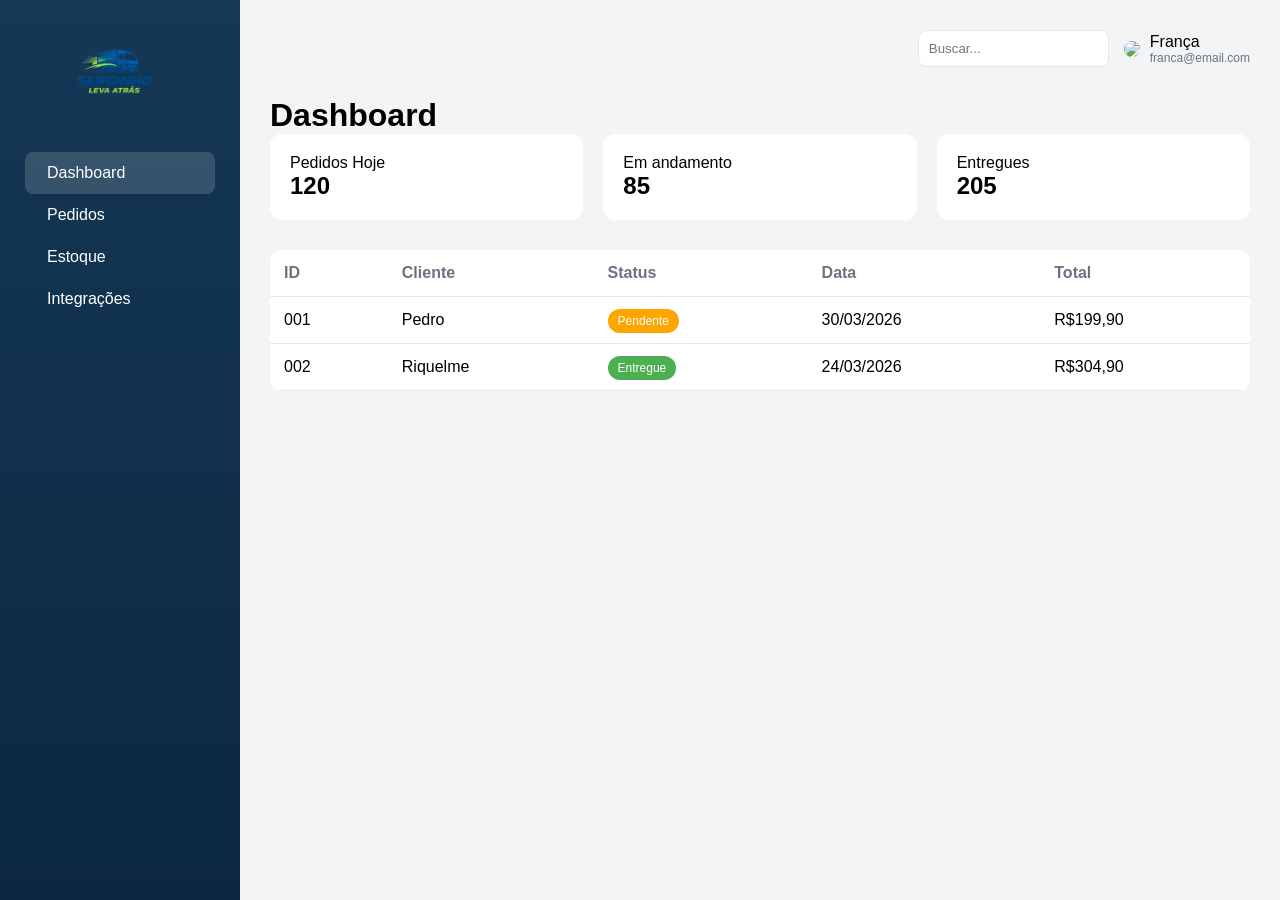
==== index.html @ 6aa5bec2 "ATT 4/11 15:52" ====
<!DOCTYPE html>
<html lang="pt-br">
<head>
  <meta charset="UTF-8">
  <meta name="viewport" content="width=device-width, initial-scale=1.0">
  <title>Início | Distribuidora Serginho</title>

  <link rel="stylesheet" href="style.css">
  <script src="https://unpkg.com/lucide@latest"></script>
</head>

<body>

<div class="container">

  <!-- SIDEBAR -->
  <aside class="sidebar">
    <img src="./assets/Logo.png">

    <ul>
      <li class="active">
        <a href="#"><i data-lucide="layout-dashboard"></i> Dashboard</a>
      </li>
      <li>
        <a href="#"><i data-lucide="shopping-cart"></i> Pedidos</a>
      </li>
      <li>
        <a href="#"><i data-lucide="boxes"></i> Estoque</a>
      </li>
      <li>
        <a href="#"><i data-lucide="plug"></i> Integrações</a>
      </li>
    </ul>
  </aside>

  <!-- MAIN -->
  <main class="main">
    <div class="content">

      <!-- TOPBAR -->
      <div class="topbar">

        <div class="topbar-actions">

          <!-- BUSCA -->
          <div class="search-box">
            <input type="text" placeholder="Buscar...">
          </div>

          <!-- USER -->
          <div class="user-menu" onclick="toggleMenu()">
            <img src="https://i.pravatar.cc/40">

            <div class="user-info">
              <span class="user-name">França</span>
              <span class="user-email">franca@email.com</span>
            </div>

            <div class="dropdown" id="dropdown">
              <a href="#">Perfil</a>
              <a href="#">Configurações</a>
              <a href="#" onclick="logout()">Sair</a>
            </div>
          </div>

        </div>

      </div>

      <h1>Dashboard</h1>

      <!-- CARDS -->
      <div class="cards">
        <div class="card">
          <p>Pedidos Hoje</p>
          <h2>120</h2>
        </div>
        <div class="card">
          <p>Em andamento</p>
          <h2>85</h2>
        </div>
        <div class="card">
          <p>Entregues</p>
          <h2>205</h2>
        </div>
      </div>

      <!-- TABELA -->
      <table>
        <thead>
          <tr>
            <th>ID</th>
            <th>Cliente</th>
            <th>Status</th>
            <th>Data</th>
            <th>Total</th>
          </tr>
        </thead>

        <tbody>
          <tr>
            <td>001</td>
            <td>Pedro</td>
            <td><span class="status pendente">Pendente</span></td>
            <td>30/03/2026</td>
            <td>R$199,90</td>
          </tr>
          <tr>
            <td>002</td>
            <td>Riquelme</td>
            <td><span class="status entregue">Entregue</span></td>
            <td>24/03/2026</td>
            <td>R$304,90</td>
          </tr>
        </tbody>
      </table>

    </div>
  </main>

</div>

<!-- JS CORRETO -->
<script>
document.addEventListener("DOMContentLoaded", function () {

  const menu = document.getElementById("dropdown");
  const user = document.querySelector(".user-menu");

  window.toggleMenu = function () {
    menu.classList.toggle("show");
  };

  document.addEventListener("click", function(e) {
    if (!user.contains(e.target)) {
      menu.classList.remove("show");
    }
  });

});

function logout() {
  localStorage.removeItem("user");
  window.location.href = "login.html";
}

lucide.createIcons();
</script>

</body>
</html>
---- style.css ----
:root {
  --primary: #153856;
  --primary-dark: #0b2840;
  --accent: #4CAF50;

  --bg: #f3f4f6;
  --white: #ffffff;

  --text: #111827;
  --text-light: #6b7280;

  --border: #e5e7eb;
}

/* RESET */
* {
  margin: 0;
  padding: 0;
  box-sizing: border-box;
  font-family: 'Josefin Sans', sans-serif;
}

/* LAYOUT */
.container {
  display: flex;
  min-height: 100vh;
}

/* SIDEBAR */
.sidebar {
  width: 240px;
  background: linear-gradient(180deg, var(--primary), var(--primary-dark));
  padding: 25px;
  color: white;
}

.sidebar img {
  width: 140px;
  margin-bottom: 30px;
  margin-left: 20px;
  filter: brightness(1.4) contrast(1.2);
}

.sidebar ul {
  list-style: none;
}

.sidebar a {
  display: flex;
  align-items: center;
  gap: 10px;
  padding: 12px;
  color: white;
  text-decoration: none;
  border-radius: 8px;
  transition: 0.2s;
}

.sidebar a:hover {
  background: rgba(255,255,255,0.1);
}

.sidebar .active a {
  background: rgba(255,255,255,0.15);
}

/* MAIN */
.main {
  flex: 1;
  padding: 30px;
  background: var(--bg);
}

.content {
  max-width: 1200px;
  margin: auto;
}

/* TOPBAR */
.topbar {
  display: flex;
  justify-content: flex-end;
  margin-bottom: 30px;
}

.topbar-actions {
  display: flex;
  align-items: center;
  gap: 15px;
}

/* SEARCH */
.search-box {
  position: relative;
}
.search-box input {
  padding: 10px 10px 10px 10px;
  border-radius: 8px;
  border: 1px solid var(--border);
}

/* USER */
.user-menu {
  display: flex;
  align-items: center;
  gap: 10px;
  cursor: pointer;
  position: relative;
}

.user-menu img {
  border-radius: 50%;
}

.user-info {
  display: flex;
  flex-direction: column;
}

.user-email {
  font-size: 12px;
  color: var(--text-light);
}

/* DROPDOWN */
.dropdown {
  position: absolute;
  top: 60px;
  right: 0;
  background: white;
  border-radius: 8px;
  box-shadow: 0 10px 25px rgba(0,0,0,0.1);

  opacity: 0;
  transform: translateY(-10px);
  pointer-events: none;

  transition: 0.2s;
}

.dropdown.show {
  opacity: 1;
  transform: translateY(0);
  pointer-events: all;
}

.dropdown a {
  display: block;
  padding: 12px;
  text-decoration: none;
  color: var(--text);
}

.dropdown a:hover {
  background: #f3f4f6;
}

/* CARDS */
.cards {
  display: flex;
  gap: 20px;
  margin-bottom: 30px;
}

.card {
  flex: 1;
  background: white;
  padding: 20px;
  border-radius: 12px;
  transition: 0.2s;
}

.card:hover {
  transform: translateY(-5px);
}

/* TABELA */
table {
  width: 100%;
  background: white;
  border-radius: 12px;
  overflow: hidden;
  border-collapse: collapse;
}

th, td {
  padding: 14px;
  border-bottom: 1px solid var(--border);
}

th {
  text-align: left;
  color: var(--text-light);
}

tr:hover {
  background: #f9fafb;
}

/* STATUS */
.status {
  padding: 5px 10px;
  border-radius: 20px;
  color: white;
  font-size: 12px;
}

.pendente {
  background: orange;
}

.entregue {
  background: var(--accent);
}

/* RESPONSIVO */
@media (max-width: 768px) {
  .sidebar {
    display: none;
  }

  .cards {
    flex-direction: column;
  }

  .user-email {
    display: none;
  }
}
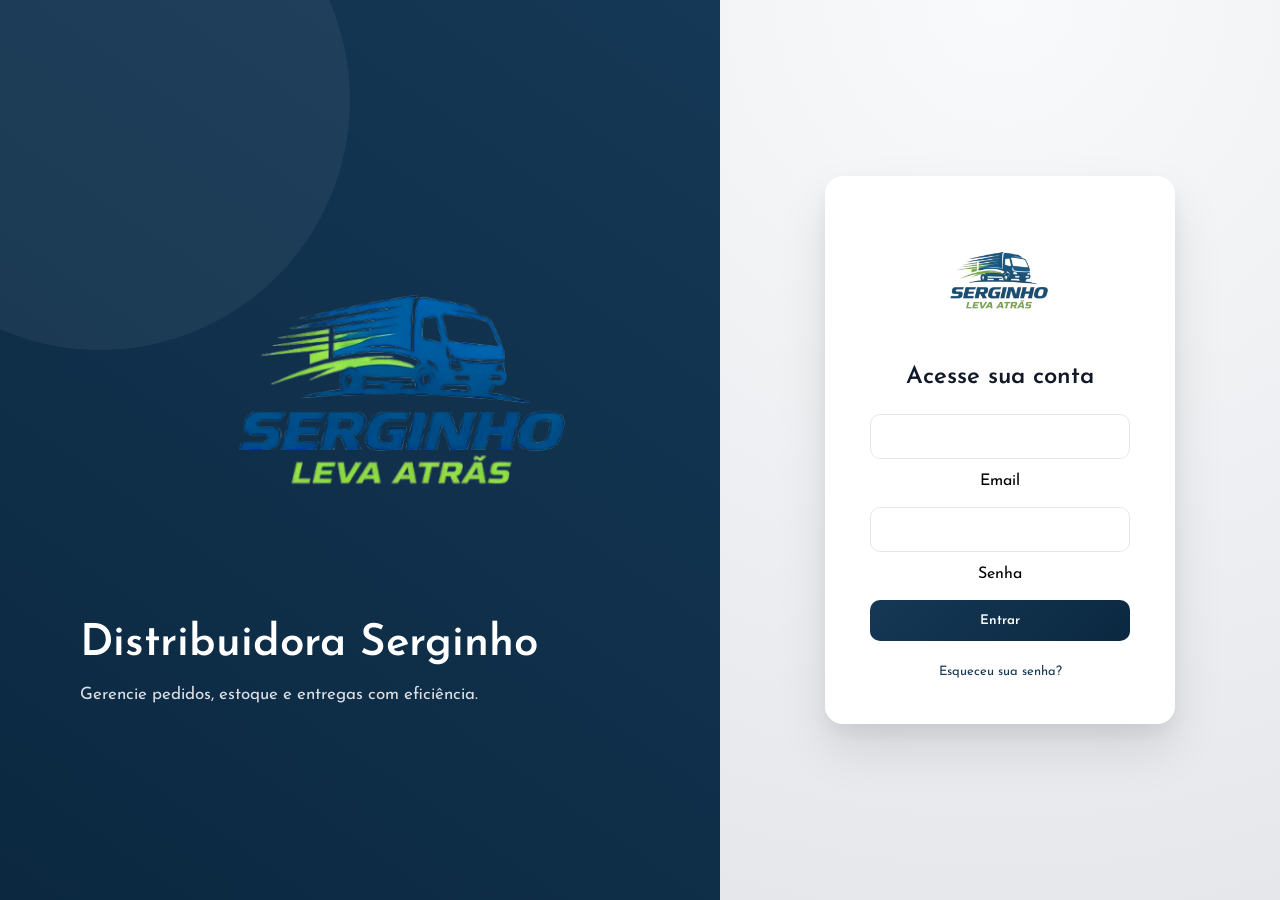
==== commit 15bc63b5: "Att 4/11 17:35" ====
--- a/index.html
+++ b/index.html
@@ -3,148 +3,88 @@
 <head>
   <meta charset="UTF-8">
   <meta name="viewport" content="width=device-width, initial-scale=1.0">
-  <title>Início | Distribuidora Serginho</title>
+  <title>Login | Distribuidora Serginho</title>
 
-  <link rel="stylesheet" href="style.css">
-  <script src="https://unpkg.com/lucide@latest"></script>
+  <link rel="preconnect" href="https://fonts.googleapis.com">
+  <link rel="preconnect" href="https://fonts.gstatic.com" crossorigin>
+  <link href="https://fonts.googleapis.com/css2?family=Josefin+Sans:wght@300;400;600&display=swap" rel="stylesheet">
+
+  <link rel="stylesheet" href="login.css">
+  
+  <script src="auth.js"></script>
+
+  <script>
+    redirectIfLogged();
+  </script>
+
 </head>
 
 <body>
+  <div class="login-container">
 
-<div class="container">
+    <!-- LADO ESQUERDO -->
+    <div class="login-left">
+        <img src="./assets/Logo.png">
+        <h1>Distribuidora Serginho</h1>
+        <p>Gerencie pedidos, estoque e entregas com eficiência.</p>
+    </div>
 
-  <!-- SIDEBAR -->
-  <aside class="sidebar">
-    <img src="./assets/Logo.png">
+    <!-- LADO DIREITO -->
+    <div class="login-right">
+      <div class="login-box">
 
-    <ul>
-      <li class="active">
-        <a href="#"><i data-lucide="layout-dashboard"></i> Dashboard</a>
-      </li>
-      <li>
-        <a href="#"><i data-lucide="shopping-cart"></i> Pedidos</a>
-      </li>
-      <li>
-        <a href="#"><i data-lucide="boxes"></i> Estoque</a>
-      </li>
-      <li>
-        <a href="#"><i data-lucide="plug"></i> Integrações</a>
-      </li>
-    </ul>
-  </aside>
+        <img src="./assets/Logo.png" class="logo">
 
-  <!-- MAIN -->
-  <main class="main">
-    <div class="content">
+        <h2>Acesse sua conta</h2>
 
-      <!-- TOPBAR -->
-      <div class="topbar">
-
-        <div class="topbar-actions">
-
-          <!-- BUSCA -->
-          <div class="search-box">
-            <input type="text" placeholder="Buscar...">
+        <form onsubmit="login(event)">
+          
+          <div class="input-group">
+            <input type="email" id="email" required>
+            <label>Email</label>
           </div>
 
-          <!-- USER -->
-          <div class="user-menu" onclick="toggleMenu()">
-            <img src="https://i.pravatar.cc/40">
-
-            <div class="user-info">
-              <span class="user-name">França</span>
-              <span class="user-email">franca@email.com</span>
-            </div>
-
-            <div class="dropdown" id="dropdown">
-              <a href="#">Perfil</a>
-              <a href="#">Configurações</a>
-              <a href="#" onclick="logout()">Sair</a>
-            </div>
+          <div class="input-group">
+            <input type="password" id="senha" required>
+            <label>Senha</label>
           </div>
 
+          <button type="button" onclick="handleLogin()">Entrar</button>
+
+          <p id="erro"></p>
+
+        </form>
+
+        <div class="login-footer">
+          <a href="#">Esqueceu sua senha?</a>
         </div>
 
       </div>
+    </div>
 
-      <h1>Dashboard</h1>
+  </div>
 
-      <!-- CARDS -->
-      <div class="cards">
-        <div class="card">
-          <p>Pedidos Hoje</p>
-          <h2>120</h2>
-        </div>
-        <div class="card">
-          <p>Em andamento</p>
-          <h2>85</h2>
-        </div>
-        <div class="card">
-          <p>Entregues</p>
-          <h2>205</h2>
-        </div>
-      </div>
+<script>
 
-      <!-- TABELA -->
-      <table>
-        <thead>
-          <tr>
-            <th>ID</th>
-            <th>Cliente</th>
-            <th>Status</th>
-            <th>Data</th>
-            <th>Total</th>
-          </tr>
-        </thead>
+function handleLogin() {
+  const email = document.getElementById("email").value;
+  const senha = document.getElementById("senha").value;
+  const erro = document.getElementById("erro");
 
-        <tbody>
-          <tr>
-            <td>001</td>
-            <td>Pedro</td>
-            <td><span class="status pendente">Pendente</span></td>
-            <td>30/03/2026</td>
-            <td>R$199,90</td>
-          </tr>
-          <tr>
-            <td>002</td>
-            <td>Riquelme</td>
-            <td><span class="status entregue">Entregue</span></td>
-            <td>24/03/2026</td>
-            <td>R$304,90</td>
-          </tr>
-        </tbody>
-      </table>
+  const result = login(email, senha);
 
-    </div>
-  </main>
-
-</div>
-
-<!-- JS CORRETO -->
-<script>
-document.addEventListener("DOMContentLoaded", function () {
-
-  const menu = document.getElementById("dropdown");
-  const user = document.querySelector(".user-menu");
-
-  window.toggleMenu = function () {
-    menu.classList.toggle("show");
-  };
-
-  document.addEventListener("click", function(e) {
-    if (!user.contains(e.target)) {
-      menu.classList.remove("show");
-    }
-  });
-
-});
-
-function logout() {
-  localStorage.removeItem("user");
-  window.location.href = "login.html";
+  if (result.success) {
+    window.location.href = "inicio.html";
+  } else {
+    erro.innerText = result.message;
+  }
 }
 
-lucide.createIcons();
+// bloqueia acesso se já estiver logado
+const user = localStorage.getItem("user");
+if (user) {
+  window.location.href = "inicio.html";
+}
 </script>
 
 </body>
--- a/login.css
+++ b/login.css
@@ -0,0 +1,206 @@
+:root {
+  --primary: #153856;
+  --primary-dark: #0b2840;
+  --accent: #4CAF50;
+
+  --bg: #f3f4f6;
+  --white: #ffffff;
+
+  --text: #111827;
+  --text-light: #6b7280;
+
+  --border: #e5e7eb;
+}
+
+/* RESET */
+* {
+  margin: 0;
+  padding: 0;
+  box-sizing: border-box;
+  font-family: 'Josefin Sans', sans-serif;
+}
+
+body {
+  background: var(--bg);
+}
+
+/* LAYOUT */
+.login-container {
+  display: flex;
+  height: 100vh;
+}
+
+/* ================= LEFT ================= */
+
+.login-left {
+  flex: 1;
+  background: linear-gradient(215deg, var(--primary), var(--primary-dark));
+  color: white;
+
+  display: flex;
+  flex-direction: column;
+  justify-content: center;
+
+  padding: 80px;
+  position: relative;
+  overflow: hidden;
+}
+
+/* efeito decorativo */
+.login-left::before {
+  content: "";
+  position: absolute;
+  width: 500px;
+  height: 500px;
+  background: rgba(255,255,255,0.05);
+  border-radius: 50%;
+  top: -150px;
+  left: -150px;
+}
+
+/* LOGO ESQUERDA */
+.login-left img {
+  width: 600px;
+  margin-bottom: 30px;
+  margin-left: 25px;
+  filter: brightness(1.4) contrast(1.1);
+}
+
+/* TEXTO */
+.login-left h1 {
+  font-size: 44px;
+  font-weight: 600;
+  margin-bottom: 15px;
+}
+
+.login-left p {
+  font-size: 17px;
+  opacity: 0.85;
+  max-width: 400px;
+  line-height: 1.6;
+}
+
+/* ================= RIGHT ================= */
+
+.login-right {
+  flex: 1;
+  display: flex;
+  justify-content: center;
+  align-items: center;
+
+  background: radial-gradient(circle at top, #f9fafb, #e5e7eb);
+}
+
+/* CARD */
+.login-box {
+  background: rgba(255, 255, 255, 0.96);
+  backdrop-filter: blur(12px);
+
+  padding: 45px;
+  border-radius: 18px;
+  width: 350px;
+
+  box-shadow: 
+    0 25px 50px rgba(0,0,0,0.10),
+    0 10px 20px rgba(0,0,0,0.06);
+
+  text-align: center;
+  transition: 0.3s;
+}
+
+.login-box:hover {
+  transform: translateY(-6px);
+}
+
+/* LOGO DIREITA */
+.logo {
+  width: 180px;
+  margin-bottom: 20px;
+  opacity: 0.9;
+}
+
+/* TÍTULO */
+.login-box h2 {
+  margin-bottom: 25px;
+  color: var(--text);
+  font-weight: 600;
+}
+
+/* INPUTS */
+.input-group {
+  margin-bottom: 18px;
+}
+
+.input-group input {
+  width: 100%;
+  padding: 14px;
+  border-radius: 10px;
+  border: 1px solid var(--border);
+  font-size: 14px;
+
+
+  transition: 0.3s;
+}
+.input-group label {
+  display: block;
+  text-align: center;
+  margin-top: 14px;
+}
+
+/* FOCO */
+.input-group input:focus {
+  border-color: var(--primary);
+  box-shadow: 0 0 0 3px rgba(30,79,122,0.15);
+  outline: none;
+}
+
+/* BOTÃO */
+.login-box button {
+  width: 100%;
+  padding: 14px;
+  border-radius: 10px;
+
+  background: linear-gradient(135deg, var(--primary), var(--primary-dark));
+  color: white;
+  font-weight: 600;
+
+  border: none;
+  cursor: pointer;
+
+  transition: 0.3s;
+}
+
+/* hover bonito */
+.login-box button:hover {
+  transform: translateY(-2px);
+  box-shadow: 0 12px 25px rgba(0,0,0,0.2);
+}
+
+/* ERRO */
+#erro {
+  color: #ef4444;
+  margin-top: 10px;
+  font-size: 14px;
+}
+
+/* FOOTER */
+.login-footer {
+  margin-top: 22px;
+}
+
+.login-footer a {
+  font-size: 13px;
+  color: var(--primary);
+  text-decoration: none;
+}
+
+.login-footer a:hover {
+  text-decoration: underline;
+}
+
+/* RESPONSIVO */
+@media (max-width: 900px) {
+  .login-left {
+    display: none;
+  }
+}
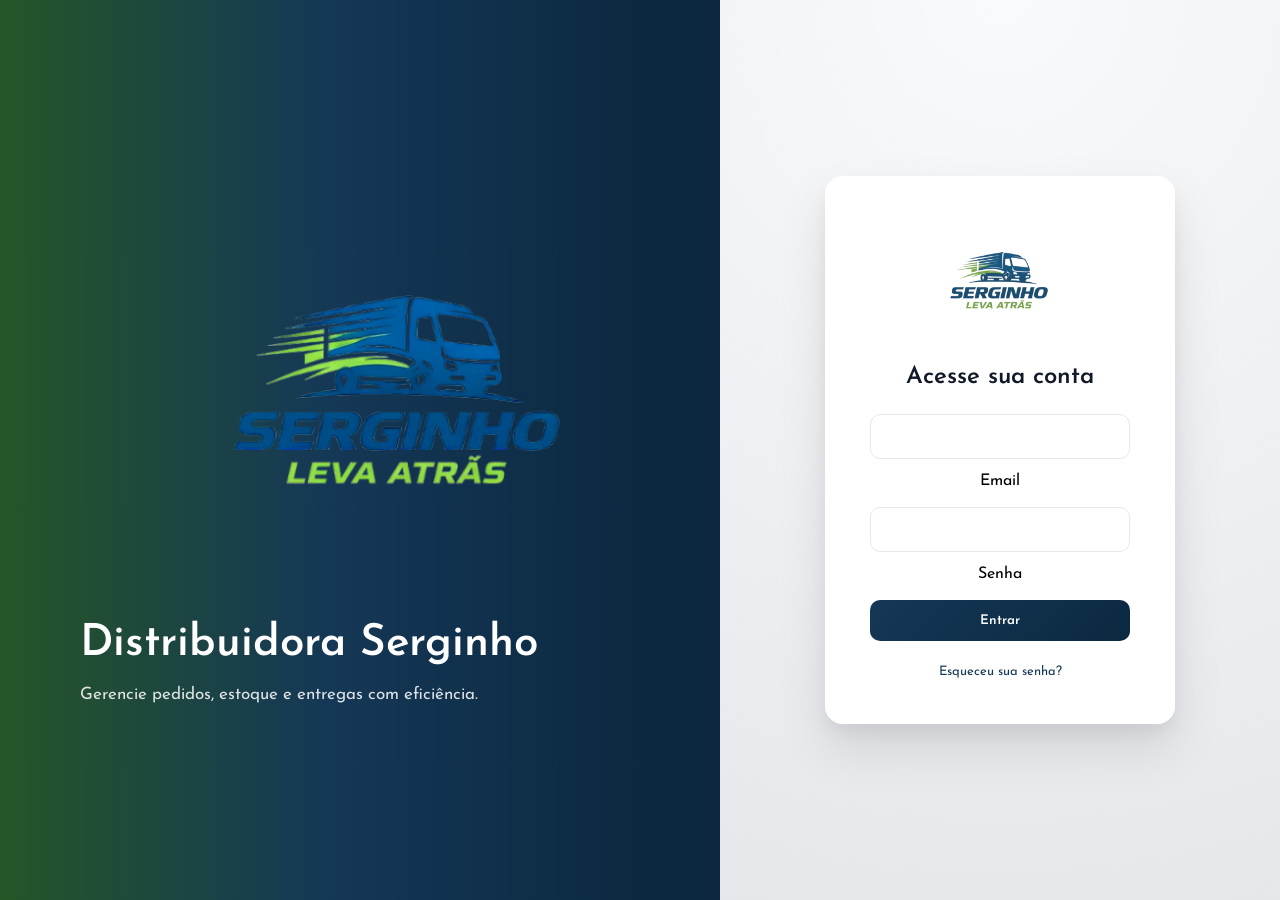
==== commit 952e3d83: "ATT 13/04 17h28" ====
--- a/index.html
+++ b/index.html
@@ -6,7 +6,6 @@
   <title>Login | Distribuidora Serginho</title>
 
   <link rel="preconnect" href="https://fonts.googleapis.com">
-  <link rel="preconnect" href="https://fonts.gstatic.com" crossorigin>
   <link href="https://fonts.googleapis.com/css2?family=Josefin+Sans:wght@300;400;600&display=swap" rel="stylesheet">
 
   <link rel="stylesheet" href="login.css">
@@ -16,20 +15,17 @@
   <script>
     redirectIfLogged();
   </script>
-
 </head>
 
 <body>
   <div class="login-container">
 
-    <!-- LADO ESQUERDO -->
     <div class="login-left">
         <img src="./assets/Logo.png">
         <h1>Distribuidora Serginho</h1>
         <p>Gerencie pedidos, estoque e entregas com eficiência.</p>
     </div>
 
-    <!-- LADO DIREITO -->
     <div class="login-right">
       <div class="login-box">
 
@@ -37,7 +33,7 @@
 
         <h2>Acesse sua conta</h2>
 
-        <form onsubmit="login(event)">
+        <form onsubmit="handleLogin(); return false;">
           
           <div class="input-group">
             <input type="email" id="email" required>
@@ -49,7 +45,7 @@
             <label>Senha</label>
           </div>
 
-          <button type="button" onclick="handleLogin()">Entrar</button>
+          <button type="submit">Entrar</button>
 
           <p id="erro"></p>
 
@@ -65,7 +61,6 @@
   </div>
 
 <script>
-
 function handleLogin() {
   const email = document.getElementById("email").value;
   const senha = document.getElementById("senha").value;
@@ -79,12 +74,6 @@
     erro.innerText = result.message;
   }
 }
-
-// bloqueia acesso se já estiver logado
-const user = localStorage.getItem("user");
-if (user) {
-  window.location.href = "inicio.html";
-}
 </script>
 
 </body>
--- a/login.css
+++ b/login.css
@@ -34,7 +34,12 @@
 
 .login-left {
   flex: 1;
-  background: linear-gradient(215deg, var(--primary), var(--primary-dark));
+   background: linear-gradient(
+    to right,
+    #265527 0%,
+    #153856 45%,
+    #0b2840 90%
+  );
   color: white;
 
   display: flex;
@@ -46,23 +51,13 @@
   overflow: hidden;
 }
 
-/* efeito decorativo */
-.login-left::before {
-  content: "";
-  position: absolute;
-  width: 500px;
-  height: 500px;
-  background: rgba(255,255,255,0.05);
-  border-radius: 50%;
-  top: -150px;
-  left: -150px;
-}
+
 
 /* LOGO ESQUERDA */
 .login-left img {
   width: 600px;
   margin-bottom: 30px;
-  margin-left: 25px;
+  margin-left: 20px;
   filter: brightness(1.4) contrast(1.1);
 }
 
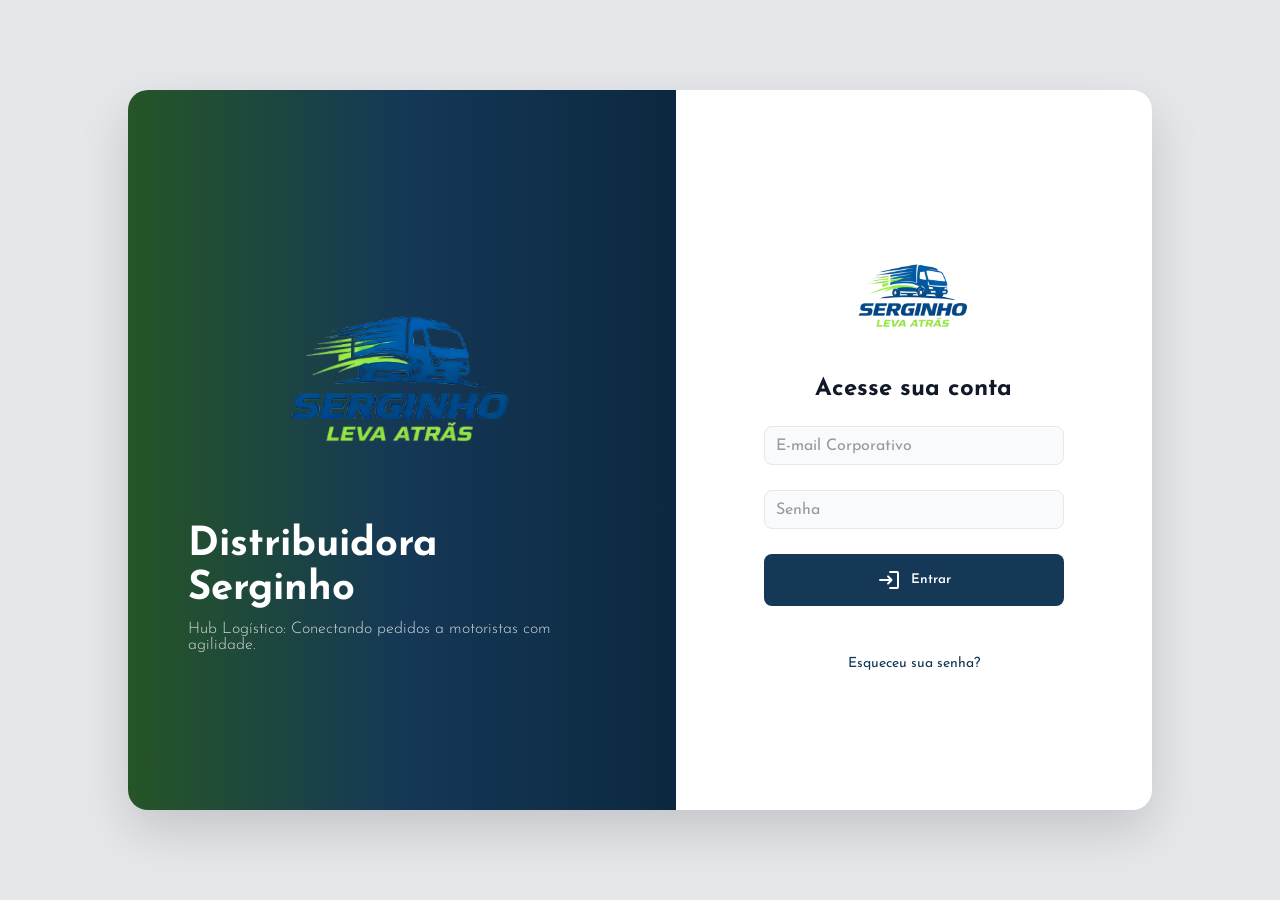
==== commit 284c589b: "Att 17/04 16h30" ====
--- a/index.html
+++ b/index.html
@@ -7,74 +7,64 @@
 
   <link rel="preconnect" href="https://fonts.googleapis.com">
   <link href="https://fonts.googleapis.com/css2?family=Josefin+Sans:wght@300;400;600&display=swap" rel="stylesheet">
+  <link href="https://fonts.googleapis.com/icon?family=Material+Icons+Round" rel="stylesheet">
 
-  <link rel="stylesheet" href="login.css">
+  <link rel="stylesheet" href="./styles/login.css">
   
   <script src="auth.js"></script>
-
-  <script>
-    redirectIfLogged();
-  </script>
+  <script>redirectIfLogged();</script>
 </head>
 
 <body>
   <div class="login-container">
-
     <div class="login-left">
-        <img src="./assets/Logo.png">
+        <img src="./assets/Logo.png" alt="Logo">
         <h1>Distribuidora Serginho</h1>
-        <p>Gerencie pedidos, estoque e entregas com eficiência.</p>
+        <p>Hub Logístico: Conectando pedidos a motoristas com agilidade.</p>
     </div>
 
     <div class="login-right">
       <div class="login-box">
-
-        <img src="./assets/Logo.png" class="logo">
-
+        <img src="./assets/Logo.png" class="logo" alt="Logo">
         <h2>Acesse sua conta</h2>
 
-        <form onsubmit="handleLogin(); return false;">
-          
+        <form id="form-login">
           <div class="input-group">
-            <input type="email" id="email" required>
-            <label>Email</label>
+            <input type="email" id="email" required placeholder=" ">
+            <label for="email">E-mail Corporativo</label>
           </div>
 
           <div class="input-group">
-            <input type="password" id="senha" required>
-            <label>Senha</label>
+            <input type="password" id="senha" required placeholder=" ">
+            <label for="senha">Senha</label>
           </div>
 
-          <button type="submit">Entrar</button>
-
-          <p id="erro"></p>
-
+          <button type="submit">
+            <span class="material-icons-round">login</span> Entrar
+          </button>
+          <p id="erro" class="error-message"></p>
         </form>
 
         <div class="login-footer">
-          <a href="#">Esqueceu sua senha?</a>
+          <a href="#" onclick="recuperarSenha(); return false;">Esqueceu sua senha?</a>
         </div>
-
       </div>
     </div>
-
   </div>
 
-<script>
-function handleLogin() {
-  const email = document.getElementById("email").value;
-  const senha = document.getElementById("senha").value;
-  const erro = document.getElementById("erro");
+  <script>
+    document.getElementById('form-login').addEventListener('submit', function(e) {
+      e.preventDefault();
+      const result = login(document.getElementById('email').value, document.getElementById('senha').value);
+      if (result.success) window.location.replace("inicio.html");
+      else document.getElementById('erro').innerText = result.message;
+    });
 
-  const result = login(email, senha);
-
-  if (result.success) {
-    window.location.href = "inicio.html";
-  } else {
-    erro.innerText = result.message;
-  }
-}
-</script>
-
+    function recuperarSenha() {
+      const email = document.getElementById('email').value;
+      if (!email) alert("Por favor, digite seu e-mail no campo acima.");
+      else alert(`Link de recuperação enviado para: ${email}`);
+    }
+  </script>
 </body>
 </html>
--- a/styles/login.css
+++ b/styles/login.css
@@ -0,0 +1,131 @@
+:root {
+  --primary: #153856;
+  --accent: #4CAF50;
+  --bg: #f3f4f6;
+  --white: #ffffff;
+  --text: #111827;
+  --border: #e5e7eb;
+}
+
+* { margin: 0; padding: 0; box-sizing: border-box; font-family: 'Josefin Sans', sans-serif; }
+
+/* O body agora é o responsável por centralizar o .login-container na tela */
+body { 
+  background: var(--border); 
+  height: 100dvh;
+  display: flex;
+  align-items: center;
+  justify-content: center;
+}
+
+.login-container { 
+  display: flex; 
+  max-height: 80dvh; 
+  max-width: 80dvw;
+  height: 100%;
+  width: 100%;
+  justify-content: center;
+  align-self: center;
+  box-shadow: 0 20px 50px rgba(0,0,0,0.15); /* Sombra para dar profundidade ao box */
+  border-radius: 20px;
+  overflow: hidden; /* Garante que o gradiente da esquerda respeite o arredondamento */
+}
+
+/* LADO ESQUERDO: Texto e Branding */
+.login-left {
+  flex: 1.2; /* Um pouco mais largo que o lado direito */
+  background: linear-gradient(to right, #265527, #153856, #0b2840);
+  color: white;
+  display: flex;
+  flex-direction: column;
+  justify-content: center;
+  padding: 60px;
+}
+
+.login-left img { 
+  max-width: 400px; 
+  width: 100%; 
+  margin-bottom: 10px; 
+  filter: brightness(1.4) contrast(1.2);
+  align-self: center; 
+}
+.login-left h1 { font-size: 2.5rem; margin-bottom: 10px; line-height: 1.1; }
+.login-left p { opacity: 0.8; font-weight: 300; }
+
+/* LADO DIREITO: Formulário */
+.login-right {
+  flex: 1;
+  display: flex;
+  align-items: center;
+  justify-content: center;
+  background: var(--white);
+  padding: 60px;
+}
+
+.login-box {
+  width: 100%;
+  max-width: 300px;
+  text-align: center;
+}
+
+.login-box h2 { margin-bottom: 25px; color: var(--text); }
+
+.logo { 
+  max-width: 200px;
+  max-height: 133px;
+  width: 100%;
+  height: 100%; 
+  margin-bottom: 10px; 
+  filter: brightness(1.4) contrast(1.2); 
+}
+
+.input-group { position: relative; margin-bottom: 25px; text-align: left; }
+
+.input-group input {
+  width: 100%;
+  padding: 12px;
+  border: 1px solid var(--border);
+  border-radius: 8px;
+  outline: none;
+  background: #f9fafb;
+}
+
+.input-group label {
+  position: absolute;
+  left: 12px;
+  top: 12px;
+  color: #999;
+  transition: 0.2s;
+  pointer-events: none;
+}
+
+.input-group input:focus ~ label,
+.input-group input:not(:placeholder-shown) ~ label {
+  top: -20px;
+  left: 0;
+  font-size: 12px;
+  color: var(--primary);
+}
+
+button {
+  width: 100%;
+  padding: 14px;
+  background: var(--primary);
+  color: white;
+  border: none;
+  border-radius: 8px;
+  cursor: pointer;
+  display: flex;
+  align-items: center;
+  justify-content: center;
+  gap: 10px;
+  font-weight: 600;
+  transition: background 0.3s;
+}
+
+button:hover { background: var(--primary-dark); }
+
+.error-message { color: #dc2626; margin-top: 15px; font-size: 14px; min-height: 1em; }
+
+.login-footer { margin-top: 20px; }
+.login-footer a { color: var(--primary); text-decoration: none; font-size: 14px; }
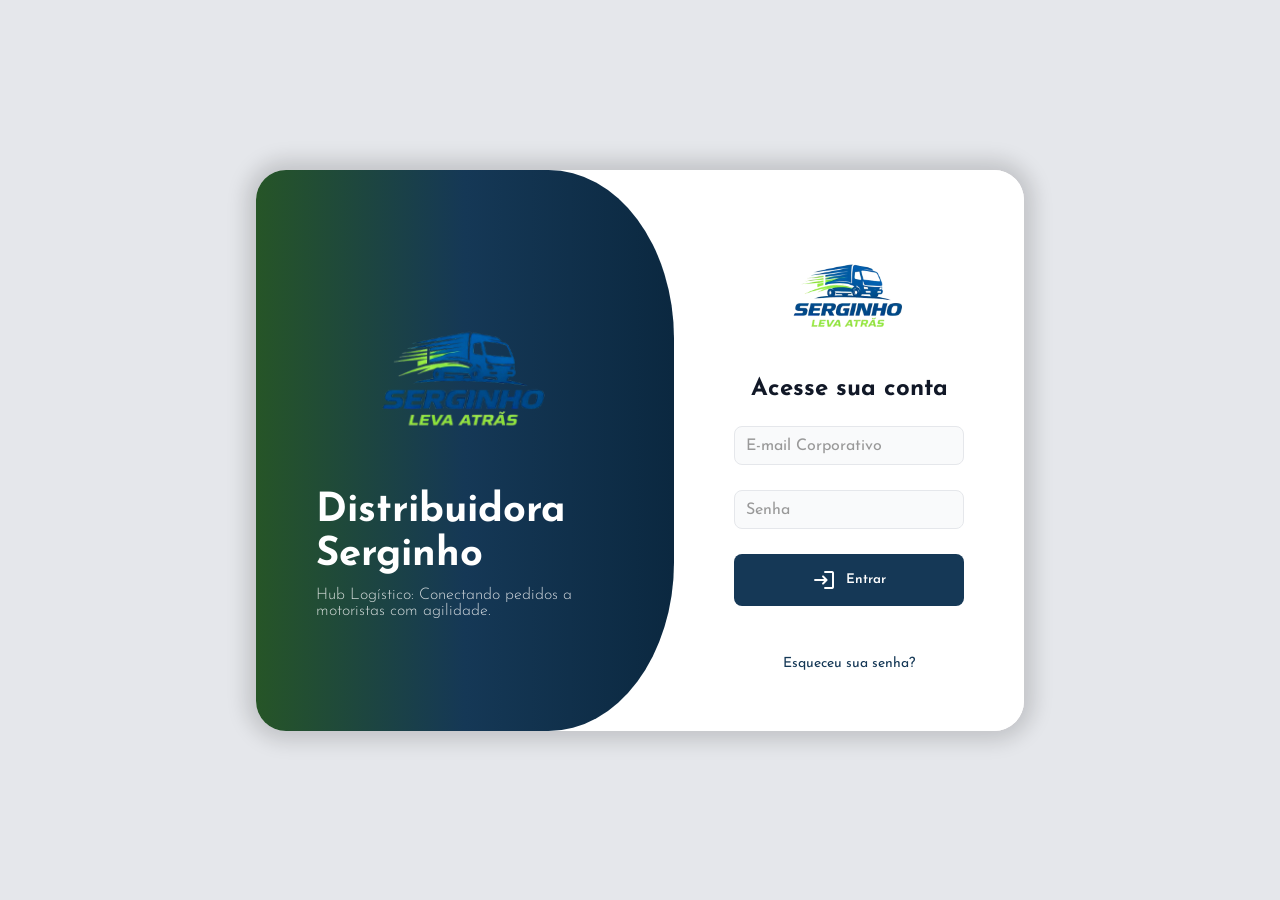
==== commit 786f4d19: "ATT 28/04" ====
--- a/index.html
+++ b/index.html
@@ -6,7 +6,7 @@
   <title>Login | Distribuidora Serginho</title>
 
   <link rel="preconnect" href="https://fonts.googleapis.com">
-  <link href="https://fonts.googleapis.com/css2?family=Josefin+Sans:wght@300;400;600&display=swap" rel="stylesheet">
+  <link href="https://fonts.googleapis.com/css2?family=Josefin+Sans:wght@300;400;500;600;700&display=swap" rel="stylesheet">
   <link href="https://fonts.googleapis.com/icon?family=Material+Icons+Round" rel="stylesheet">
 
   <link rel="stylesheet" href="./styles/login.css">
--- a/styles/login.css
+++ b/styles/login.css
@@ -16,30 +16,34 @@
   display: flex;
   align-items: center;
   justify-content: center;
+  flex-direction: column;
 }
 
-.login-container { 
+.login-container {
+  background-color:var(--white); 
   display: flex; 
-  max-height: 80dvh; 
-  max-width: 80dvw;
-  height: 100%;
-  width: 100%;
+  min-height: 480px; 
+  max-width: 100%;
+  width: 768px;
   justify-content: center;
   align-self: center;
-  box-shadow: 0 20px 50px rgba(0,0,0,0.15); /* Sombra para dar profundidade ao box */
-  border-radius: 20px;
+  box-shadow: 0 0 20px 10px rgba(0,0,0,0.15); /* Sombra para dar profundidade ao box */
+  border-radius: 30px;
   overflow: hidden; /* Garante que o gradiente da esquerda respeite o arredondamento */
 }
 
 /* LADO ESQUERDO: Texto e Branding */
 .login-left {
-  flex: 1.2; /* Um pouco mais largo que o lado direito */
+
+  flex: 1.3; /* Um pouco mais largo que o lado direito */
   background: linear-gradient(to right, #265527, #153856, #0b2840);
   color: white;
   display: flex;
   flex-direction: column;
   justify-content: center;
   padding: 60px;
+  border-top-right-radius: 30%;
+  border-bottom-right-radius: 30%;
 }
 
 .login-left img { 
@@ -58,8 +62,8 @@
   display: flex;
   align-items: center;
   justify-content: center;
+  padding: 60px;
   background: var(--white);
-  padding: 60px;
 }
 
 .login-box {
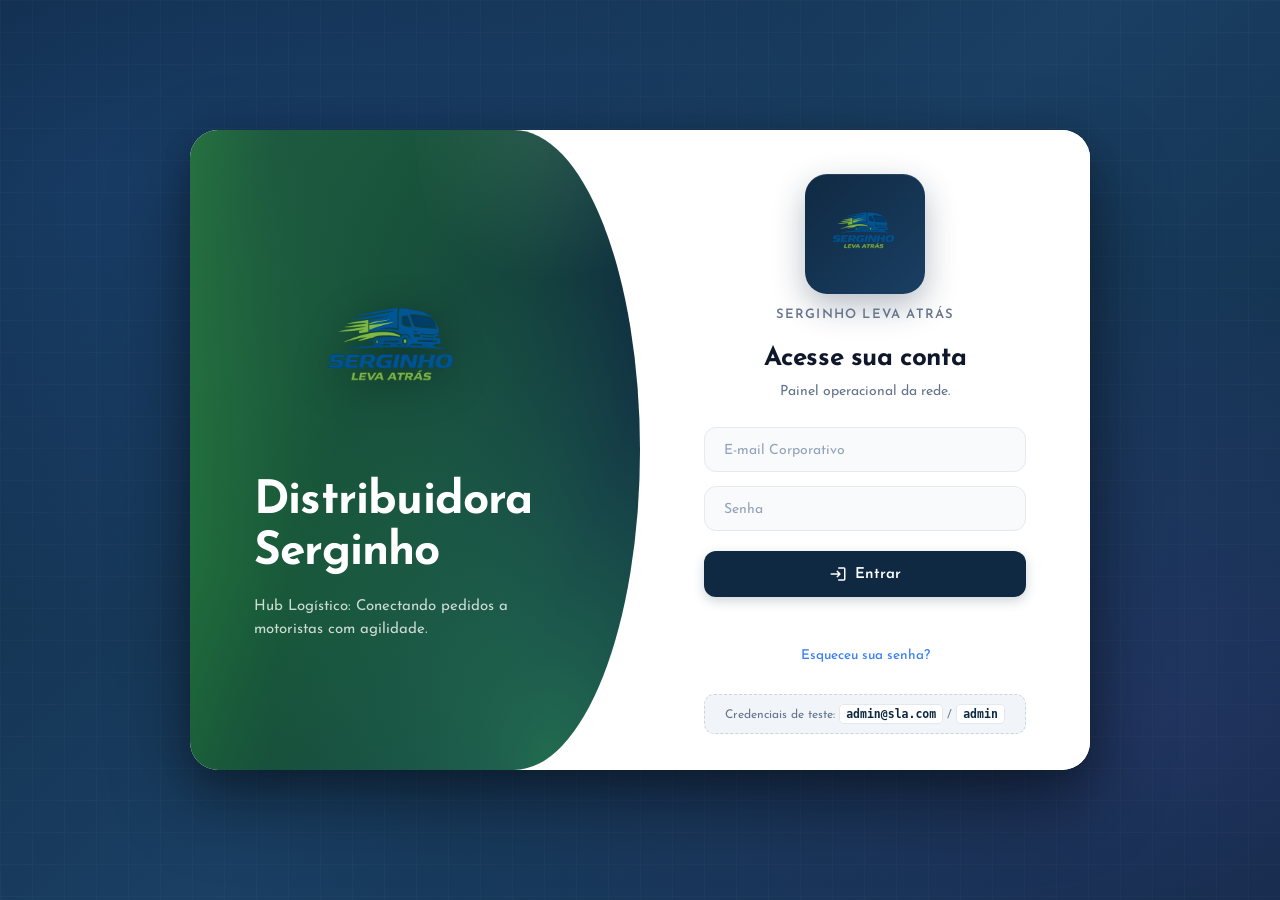
==== commit 66d3136f: "Fix freight revenue card to show only paid values - Modified inicio.js to calculate freight revenue " ====
--- a/index.html
+++ b/index.html
@@ -1,46 +1,52 @@
-<!DOCTYPE html>
+<!doctype html>
 <html lang="pt-br">
-<head>
-  <meta charset="UTF-8">
-  <meta name="viewport" content="width=device-width, initial-scale=1.0">
-  <title>Login | Distribuidora Serginho</title>
-
-  <link rel="preconnect" href="https://fonts.googleapis.com">
-  <link href="https://fonts.googleapis.com/css2?family=Josefin+Sans:wght@300;400;500;600;700&display=swap" rel="stylesheet">
-  <link href="https://fonts.googleapis.com/icon?family=Material+Icons+Round" rel="stylesheet">
-
-  <link rel="stylesheet" href="./styles/login.css">
-  
-  <script src="auth.js"></script>
-  <script>redirectIfLogged();</script>
-</head>
-
-<body>
-  <div class="login-container">
-    <div class="login-left">
-        <img src="./assets/Logo.png" alt="Logo">
+  <head>
+    <meta charset="UTF-8" />
+    <meta name="viewport" content="width=device-width, initial-scale=1.0, viewport-fit=cover" />
+    <title>Entrar | Serginho Leva Atrás</title>
+    <link
+      href="https://fonts.googleapis.com/css2?family=Josefin+Sans:wght@300;400;500;600;700&display=swap"
+      rel="stylesheet"
+    />
+    <link
+      href="https://fonts.googleapis.com/icon?family=Material+Icons+Round"
+      rel="stylesheet"
+    />
+    <link rel="stylesheet" href="./styles/login.css" />
+    <script src="auth.js"></script>
+    <script>redirectIfLogged();</script>
+  </head>
+  <body>
+    <div class="login-shell">
+      <!-- Brand panel — visible only on desktop (≥901px) -->
+      <aside class="login-brand" aria-hidden="true">
+        <img src="./assets/Logo.png" class="login-brand-logo" alt="" />
         <h1>Distribuidora Serginho</h1>
         <p>Hub Logístico: Conectando pedidos a motoristas com agilidade.</p>
-    </div>
+      </aside>
 
-    <div class="login-right">
-      <div class="login-box">
-        <img src="./assets/Logo.png" class="logo" alt="Logo">
+      <!-- Login card — UNCHANGED. Mobile source of truth. -->
+      <div class="login-card">
+        <div class="login-logo-wrap">
+          <img src="./assets/Logo.png" class="login-logo" alt="Logo Serginho Leva Atrás" />
+          <span class="login-brand-text">Serginho Leva Atrás</span>
+        </div>
+
         <h2>Acesse sua conta</h2>
+        <p class="login-sub">Painel operacional da rede.</p>
 
         <form id="form-login">
           <div class="input-group">
-            <input type="email" id="email" required placeholder=" ">
+            <input type="email" id="email" required placeholder=" " autocomplete="email" maxlength="100" />
             <label for="email">E-mail Corporativo</label>
           </div>
-
           <div class="input-group">
-            <input type="password" id="senha" required placeholder=" ">
+            <input type="password" id="senha" required placeholder=" " autocomplete="current-password" maxlength="64" />
             <label for="senha">Senha</label>
           </div>
-
           <button type="submit">
-            <span class="material-icons-round">login</span> Entrar
+            <span class="material-icons-round">login</span>
+            <span>Entrar</span>
           </button>
           <p id="erro" class="error-message"></p>
         </form>
@@ -48,23 +54,29 @@
         <div class="login-footer">
           <a href="#" onclick="recuperarSenha(); return false;">Esqueceu sua senha?</a>
         </div>
+
+        <div class="login-credentials-hint">
+          Credenciais de teste:
+          <code>admin@sla.com</code> / <code>admin</code>
+        </div>
       </div>
     </div>
-  </div>
 
-  <script>
-    document.getElementById('form-login').addEventListener('submit', function(e) {
-      e.preventDefault();
-      const result = login(document.getElementById('email').value, document.getElementById('senha').value);
-      if (result.success) window.location.replace("inicio.html");
-      else document.getElementById('erro').innerText = result.message;
-    });
-
-    function recuperarSenha() {
-      const email = document.getElementById('email').value;
-      if (!email) alert("Por favor, digite seu e-mail no campo acima.");
-      else alert(`Link de recuperação enviado para: ${email}`);
-    }
-  </script>
-</body>
-</html>+    <script>
+      document.getElementById("form-login").addEventListener("submit", function (e) {
+        e.preventDefault();
+        const result = login(
+          document.getElementById("email").value,
+          document.getElementById("senha").value,
+        );
+        if (result.success) window.location.replace("inicio.html");
+        else document.getElementById("erro").innerText = result.message;
+      });
+      function recuperarSenha() {
+        const email = document.getElementById("email").value;
+        if (!email) alert("Digite seu e-mail no campo acima.");
+        else alert("Link de recuperação enviado para: " + email);
+      }
+    </script>
+  </body>
+</html>
--- a/styles/login.css
+++ b/styles/login.css
@@ -1,135 +1,385 @@
-:root {
-  --primary: #153856;
-  --accent: #4CAF50;
-  --bg: #f3f4f6;
-  --white: #ffffff;
-  --text: #111827;
-  --border: #e5e7eb;
-}
-
-* { margin: 0; padding: 0; box-sizing: border-box; font-family: 'Josefin Sans', sans-serif; }
-
-/* O body agora é o responsável por centralizar o .login-container na tela */
-body { 
-  background: var(--border); 
-  height: 100dvh;
+/* ============================================================
+   LOGIN — Serginho Leva Atrás
+   • Mobile: card centralizado (source of truth — inalterado)
+   • Desktop: shell com painel-marca à esquerda + card à direita
+   • Background da página preservado (sem fundo dentro do card)
+   ============================================================ */
+
+* {
+  box-sizing: border-box;
+  margin: 0;
+  padding: 0;
+}
+
+html, body {
+  height: 100%;
+  overflow: hidden;
+  -webkit-font-smoothing: antialiased;
+  -moz-osx-font-smoothing: grayscale;
+}
+
+body {
+  font-family: 'Josefin Sans', -apple-system, BlinkMacSystemFont, 'Segoe UI', sans-serif;
+  background:
+    radial-gradient(at 10% 20%, rgba(59, 130, 246, 0.15), transparent 45%),
+    radial-gradient(at 90% 80%, rgba(139, 92, 246, 0.12), transparent 45%),
+    linear-gradient(135deg, #0f2942 0%, #1a3f63 50%, #0f2942 100%);
+  color: #fff;
   display: flex;
   align-items: center;
   justify-content: center;
+  padding: 24px;
+  position: relative;
+}
+
+/* Decorative grid background — preserved */
+body::before {
+  content: "";
+  position: absolute;
+  inset: 0;
+  background-image:
+    linear-gradient(rgba(255, 255, 255, 0.02) 1px, transparent 1px),
+    linear-gradient(90deg, rgba(255, 255, 255, 0.02) 1px, transparent 1px);
+  background-size: 32px 32px;
+  pointer-events: none;
+}
+
+/* ============================================================
+   SHELL — wraps brand panel + card on desktop
+   On mobile, shell is invisible (display: contents-equivalent)
+   ============================================================ */
+.login-shell {
+  position: relative;
+  z-index: 1;
+  width: 100%;
+  max-width: 420px;
+  display: flex;
+  animation: fadeIn 320ms cubic-bezier(0.16, 1, 0.3, 1);
+}
+
+@keyframes fadeIn {
+  from { opacity: 0; transform: translateY(16px) scale(0.97); }
+  to   { opacity: 1; transform: translateY(0) scale(1); }
+}
+
+/* Brand panel — hidden on mobile */
+.login-brand {
+  display: none;
+}
+
+/* ============================================================
+   LOGIN CARD — same component used on mobile and desktop
+   (no internal background changes — preserves source of truth)
+   ============================================================ */
+.login-card {
+  width: 100%;
+  background: #fff;
+  color: #0f172a;
+  padding: 40px 36px 32px;
+  border-radius: 24px;
+  box-shadow:
+    0 24px 60px rgba(0, 0, 0, 0.4),
+    0 8px 16px rgba(0, 0, 0, 0.15);
+  display: flex;
   flex-direction: column;
-}
-
-.login-container {
-  background-color:var(--white); 
-  display: flex; 
-  min-height: 480px; 
-  max-width: 100%;
-  width: 768px;
-  justify-content: center;
-  align-self: center;
-  box-shadow: 0 0 20px 10px rgba(0,0,0,0.15); /* Sombra para dar profundidade ao box */
-  border-radius: 30px;
-  overflow: hidden; /* Garante que o gradiente da esquerda respeite o arredondamento */
-}
-
-/* LADO ESQUERDO: Texto e Branding */
-.login-left {
-
-  flex: 1.3; /* Um pouco mais largo que o lado direito */
-  background: linear-gradient(to right, #265527, #153856, #0b2840);
-  color: white;
+  gap: 18px;
+}
+
+/* Logo area */
+.login-logo-wrap {
   display: flex;
   flex-direction: column;
-  justify-content: center;
-  padding: 60px;
-  border-top-right-radius: 30%;
-  border-bottom-right-radius: 30%;
-}
-
-.login-left img { 
-  max-width: 400px; 
-  width: 100%; 
-  margin-bottom: 10px; 
-  filter: brightness(1.4) contrast(1.2);
-  align-self: center; 
-}
-.login-left h1 { font-size: 2.5rem; margin-bottom: 10px; line-height: 1.1; }
-.login-left p { opacity: 0.8; font-weight: 300; }
-
-/* LADO DIREITO: Formulário */
-.login-right {
-  flex: 1;
-  display: flex;
+  align-items: center;
+  gap: 10px;
+  margin-bottom: 4px;
+}
+
+.login-logo {
+  width: 100px;
+  height: 100px;
+  border-radius: 22px;
+  object-fit: cover;
+  background: linear-gradient(135deg, #0f2942 0%, #1a3f63 100%);
+  padding: 14px;
+  box-shadow:
+    0 12px 32px rgba(15, 41, 66, 0.3),
+    inset 0 1px 0 rgba(255, 255, 255, 0.1);
+}
+
+.login-brand-text {
+  font-size: 13px;
+  font-weight: 600;
+  color: #64748b;
+  text-transform: uppercase;
+  letter-spacing: 1.2px;
+  margin-top: 4px;
+}
+
+/* Headings */
+.login-card h2 {
+  font-size: 24px;
+  font-weight: 700;
+  color: #0f172a;
+  text-align: center;
+  letter-spacing: -0.4px;
+  margin: 0;
+}
+
+.login-sub {
+  font-size: 14px;
+  color: #64748b;
+  text-align: center;
+  margin: -8px 0 4px;
+}
+
+/* Form */
+#form-login {
+  display: flex;
+  flex-direction: column;
+  gap: 14px;
+  margin-top: 4px;
+}
+
+.input-group { position: relative; }
+
+.input-group input {
+  width: 100%;
+  padding: 16px 16px 12px;
+  font-size: 15px;
+  border: 1px solid #e5e9f0;
+  border-radius: 12px;
+  outline: none;
+  background: #f8fafc;
+  color: #0f172a;
+  font-family: inherit;
+  transition: all 220ms cubic-bezier(0.4, 0, 0.2, 1);
+}
+
+.input-group input:focus {
+  border-color: #3b82f6;
+  background: #fff;
+  box-shadow: 0 0 0 4px rgba(59, 130, 246, 0.1);
+}
+
+.input-group label {
+  position: absolute;
+  left: 16px;
+  top: 50%;
+  transform: translateY(-50%);
+  color: #94a3b8;
+  pointer-events: none;
+  font-size: 14px;
+  transition: all 200ms cubic-bezier(0.4, 0, 0.2, 1);
+  background: transparent;
+  padding: 0 4px;
+}
+
+.input-group input:focus + label,
+.input-group input:not(:placeholder-shown) + label {
+  top: 0;
+  transform: translateY(-50%) scale(0.85);
+  background: #fff;
+  color: #3b82f6;
+  font-weight: 500;
+  left: 12px;
+}
+
+#form-login button[type="submit"] {
+  display: inline-flex;
   align-items: center;
   justify-content: center;
-  padding: 60px;
-  background: var(--white);
-}
-
-.login-box {
-  width: 100%;
-  max-width: 300px;
-  text-align: center;
-}
-
-.login-box h2 { margin-bottom: 25px; color: var(--text); }
-
-.logo { 
-  max-width: 200px;
-  max-height: 133px;
-  width: 100%;
-  height: 100%; 
-  margin-bottom: 10px; 
-  filter: brightness(1.4) contrast(1.2); 
-}
-
-.input-group { position: relative; margin-bottom: 25px; text-align: left; }
-
-.input-group input {
-  width: 100%;
-  padding: 12px;
-  border: 1px solid var(--border);
-  border-radius: 8px;
-  outline: none;
-  background: #f9fafb;
-}
-
-.input-group label {
-  position: absolute;
-  left: 12px;
-  top: 12px;
-  color: #999;
-  transition: 0.2s;
-  pointer-events: none;
-}
-
-.input-group input:focus ~ label,
-.input-group input:not(:placeholder-shown) ~ label {
-  top: -20px;
-  left: 0;
+  gap: 8px;
+  background: #0f2942;
+  color: #fff;
+  border: none;
+  padding: 14px 20px;
+  border-radius: 12px;
+  font-size: 15px;
+  font-weight: 600;
+  cursor: pointer;
+  font-family: inherit;
+  transition: all 220ms cubic-bezier(0.4, 0, 0.2, 1);
+  margin-top: 6px;
+  box-shadow: 0 4px 12px rgba(15, 41, 66, 0.2);
+}
+
+#form-login button[type="submit"]:hover {
+  background: #143452;
+  transform: translateY(-1px);
+  box-shadow: 0 8px 20px rgba(15, 41, 66, 0.3);
+}
+
+#form-login button[type="submit"]:active { transform: translateY(0); }
+#form-login button .material-icons-round { font-size: 18px; }
+
+.error-message {
+  color: #ef4444;
+  font-size: 13px;
+  margin-top: -4px;
+  text-align: center;
+  min-height: 18px;
+  font-weight: 500;
+}
+
+.login-footer {
+  text-align: center;
+  font-size: 13.5px;
+  margin-top: 4px;
+}
+
+.login-footer a {
+  color: #3b82f6;
+  text-decoration: none;
+  font-weight: 500;
+  transition: color 220ms;
+}
+
+.login-footer a:hover {
+  color: #2563eb;
+  text-decoration: underline;
+}
+
+.login-credentials-hint {
+  margin-top: 12px;
+  padding: 12px 14px;
+  background: #f1f5f9;
+  border-radius: 10px;
   font-size: 12px;
-  color: var(--primary);
-}
-
-button {
-  width: 100%;
-  padding: 14px;
-  background: var(--primary);
-  color: white;
-  border: none;
-  border-radius: 8px;
-  cursor: pointer;
-  display: flex;
-  align-items: center;
-  justify-content: center;
-  gap: 10px;
+  color: #64748b;
+  text-align: center;
+  border: 1px dashed #cbd5e1;
+}
+
+.login-credentials-hint code {
+  font-family: 'JetBrains Mono', 'SF Mono', Consolas, monospace;
+  background: #fff;
+  padding: 2px 6px;
+  border-radius: 4px;
+  color: #0f2942;
   font-weight: 600;
-  transition: background 0.3s;
-}
-
-button:hover { background: var(--primary-dark); }
-
-.error-message { color: #dc2626; margin-top: 15px; font-size: 14px; min-height: 1em; }
-
-.login-footer { margin-top: 20px; }
-.login-footer a { color: var(--primary); text-decoration: none; font-size: 14px; }+  font-size: 11.5px;
+  border: 1px solid #e2e8f0;
+}
+
+/* ============================================================
+   MOBILE TWEAKS — source of truth, kept identical
+   ============================================================ */
+@media (max-width: 480px) {
+  body { padding: 16px; }
+  .login-card { padding: 32px 24px 24px; border-radius: 20px; }
+  .login-logo { width: 100px; height: 100px; }
+  .login-card h2 { font-size: 22px; }
+}
+
+@media (max-height: 700px) and (max-width: 900px) {
+  .login-logo { width: 100px; height: 100px; }
+  .login-card { padding: 28px 32px 24px; gap: 14px; }
+}
+
+/* ============================================================
+   DESKTOP — Shell with brand panel + card (matches Image 3)
+   Activates ≥ 901px. Card stays the same — only repositioned.
+   ============================================================ */
+@media (min-width: 901px) {
+  body { padding: 32px; }
+
+  .login-shell {
+    max-width: 1040px;
+    min-height: 600px;
+    border-radius: 28px;
+    overflow: hidden;
+    background: #fff;
+    box-shadow:
+      0 30px 80px rgba(0, 0, 0, 0.45),
+      0 12px 30px rgba(0, 0, 0, 0.18);
+  }
+
+  /* Brand panel: green→navy gradient with curved right edge */
+  .login-brand {
+    position: relative;
+    flex: 0 0 50%;
+    display: flex;
+    flex-direction: column;
+    justify-content: center;
+    align-items: flex-start;
+    padding: 64px 56px;
+    color: #fff;
+    background:
+      radial-gradient(at 80% 100%, rgba(56, 189, 96, 0.45), transparent 55%),
+      radial-gradient(at 20% 0%, rgba(15, 41, 66, 0.4), transparent 50%),
+      linear-gradient(110deg, #2e8b3f 0%, #1a5d3a 35%, #0f2942 80%);
+    /* Convex bulge on right edge — corners recede, middle extends out.
+       Horizontal radius 28% of width, vertical radius 50% of height
+       creates an elliptical curve matching the reference image. */
+    border-top-right-radius: 28% 50%;
+    border-bottom-right-radius: 28% 50%;
+    overflow: hidden;
+  }
+
+  /* Subtle decorative orb */
+  .login-brand::before {
+    content: "";
+    position: absolute;
+    top: -30%;
+    right: -10%;
+    width: 60%;
+    height: 60%;
+    background: radial-gradient(circle, rgba(255, 255, 255, 0.08), transparent 65%);
+    border-radius: 50%;
+    pointer-events: none;
+  }
+
+  .login-brand-logo {
+    width: 280px;
+    height: auto;
+    margin-bottom: 32px;
+    filter: drop-shadow(0 8px 20px rgba(0, 0, 0, 0.35));
+  }
+
+  .login-brand h1 {
+    font-size: 42px;
+    font-weight: 700;
+    line-height: 1.1;
+    letter-spacing: -0.8px;
+    margin-bottom: 16px;
+    max-width: 320px;
+  }
+
+  .login-brand p {
+    font-size: 15px;
+    line-height: 1.55;
+    color: rgba(255, 255, 255, 0.78);
+    max-width: 300px;
+  }
+
+  /* Card sits on the right half — same component, only repositioned.
+     No external shadow (the shell carries it), no border-radius
+     (the shell handles rounding via overflow:hidden). */
+  .login-shell .login-card {
+    flex: 1;
+    border-radius: 0;
+    box-shadow: none;
+    background: #fff;
+    padding: 64px 56px 56px;
+    justify-content: center;
+    gap: 20px;
+  }
+
+  /* Slight adjustment for desktop proportions inside the card —
+     same component, just scaled to feel right at this size. */
+  .login-shell .login-logo { width: 120px; height: 120px; }
+  .login-shell .login-card h2 { font-size: 26px; }
+}
+
+/* Large screens — extra breathing room */
+@media (min-width: 1280px) {
+  .login-shell { max-width: 900px; max-height: 640px; }
+  .login-brand { padding: 72px 64px; }
+  .login-brand h1 { font-size: 46px; }
+  .login-shell .login-card { padding: 72px 64px 64px; }
+}
+
+/* Reduced motion */
+@media (prefers-reduced-motion: reduce) {
+  .login-shell { animation: none; }
+}
